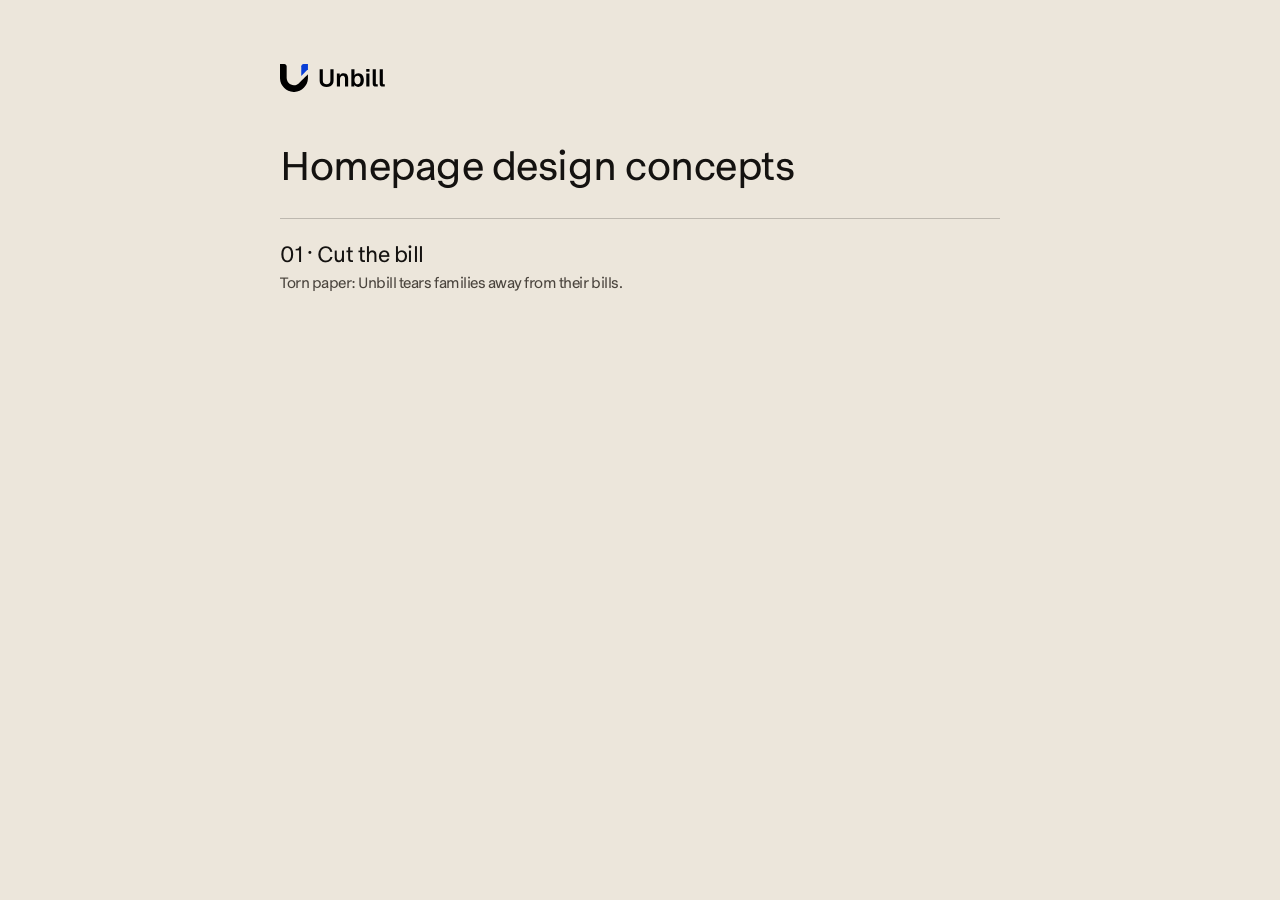
==== index.html @ 959508dd "Concept 01 (cut the bill): hero, audiences and flat-fee sections Torn-paper hero splitting a family " ====
<!doctype html>
<html lang="en">
<head>
  <meta charset="utf-8">
  <meta name="viewport" content="width=device-width, initial-scale=1">
  <title>Unbill — Design concepts</title>
  <style>
    @font-face { font-family: "Yetson Sans"; src: url("assets/fonts/YetsonSans-Regular.otf") format("opentype"); }
    body { margin: 0; padding: 64px 24px; font-family: "Yetson Sans", sans-serif; letter-spacing: -0.03em; background: #ECE6DB; color: #141210; }
    main { max-width: 720px; margin: 0 auto; }
    img { height: 28px; }
    h1 { font-weight: 400; font-size: 40px; margin: 40px 0 24px; }
    a { display: block; padding: 20px 0; border-top: 1px solid rgba(0,0,0,.2); color: inherit; text-decoration: none; font-size: 22px; }
    a:hover { color: #073DD6; }
    small { display: block; margin-top: 4px; font-size: 15px; color: #4A443D; }
  </style>
</head>
<body>
  <main>
    <img src="assets/logo-dark.svg" alt="Unbill">
    <h1>Homepage design concepts</h1>
    <a href="concepts/01-cut-the-bill/index.html">01 · Cut the bill<small>Torn paper: Unbill tears families away from their bills.</small></a>
  </main>
</body>
</html>
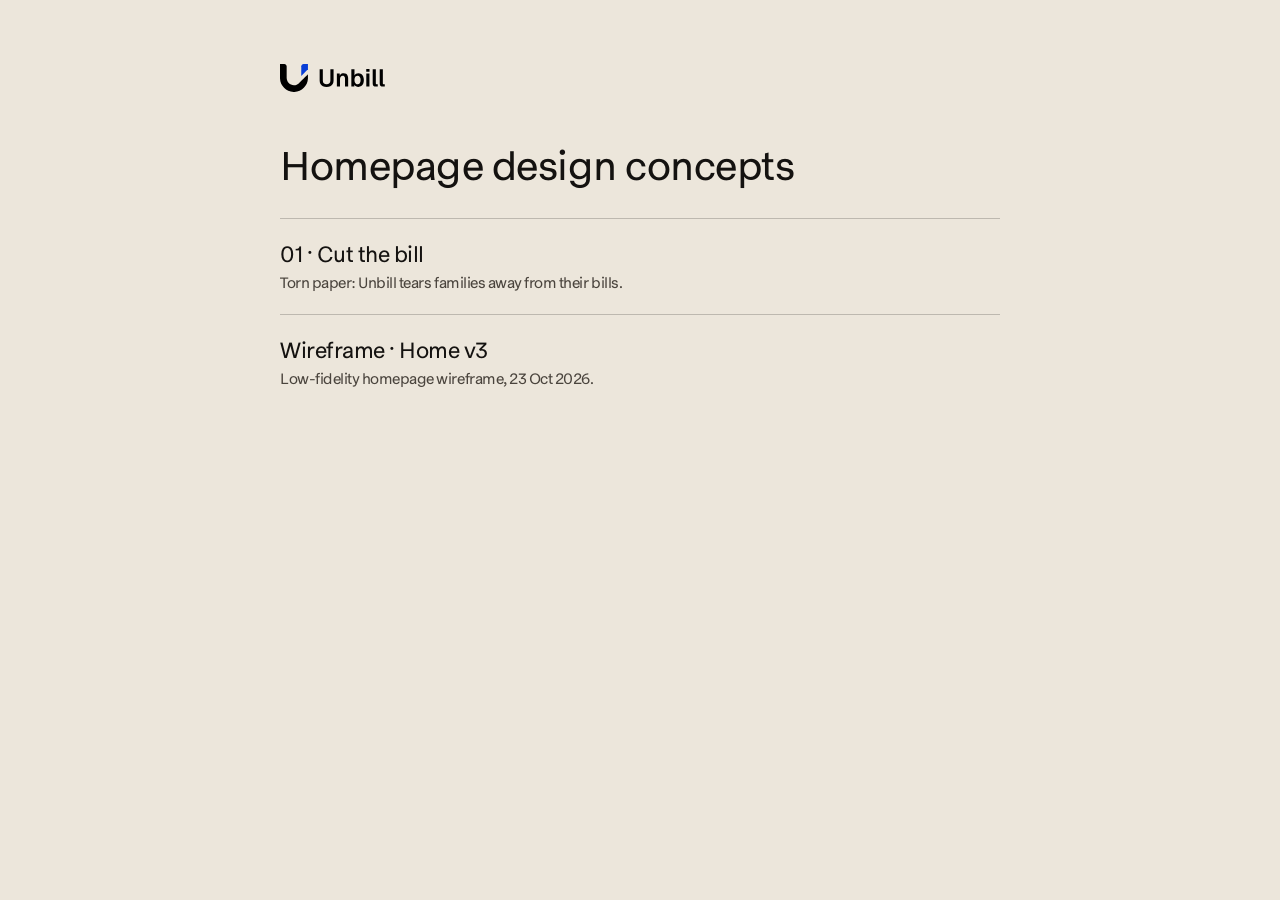
==== commit 6f1d742d: "Add Home wireframe v3 (23 Oct 2026) as a standalone page Reproduces the shared wireframe 1:1 under w" ====
--- a/index.html
+++ b/index.html
@@ -20,6 +20,7 @@
     <img src="assets/logo-dark.svg" alt="Unbill">
     <h1>Homepage design concepts</h1>
     <a href="concepts/01-cut-the-bill/index.html">01 · Cut the bill<small>Torn paper: Unbill tears families away from their bills.</small></a>
+    <a href="wireframes/home-v3/index.html">Wireframe · Home v3<small>Low-fidelity homepage wireframe, 23 Oct 2026.</small></a>
   </main>
 </body>
 </html>
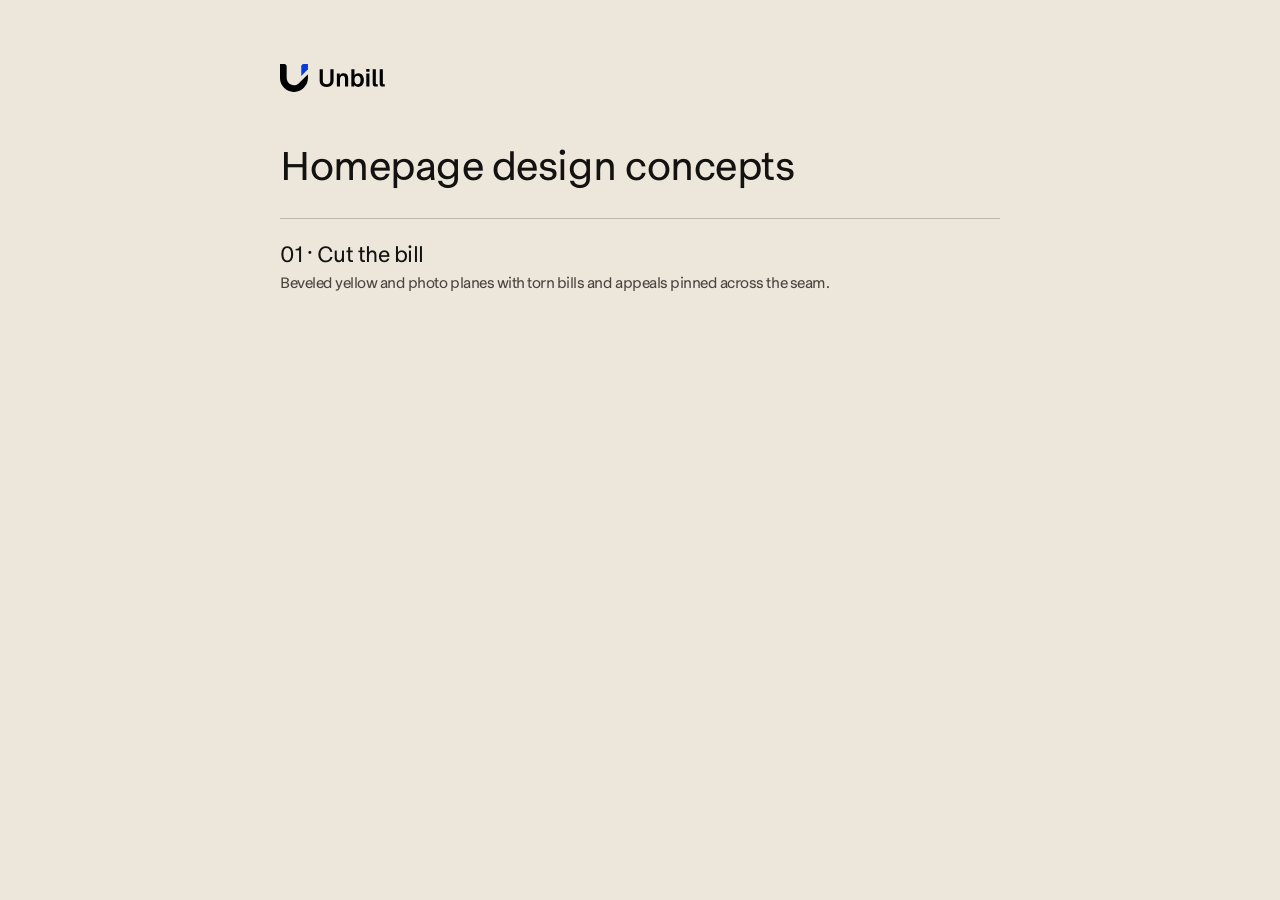
==== commit 0a848271: "Concept 01: direction #1 layout, ES Rebond Grotesque, light theme - Beveled tennis-yellow plane and " ====
--- a/index.html
+++ b/index.html
@@ -19,8 +19,7 @@
   <main>
     <img src="assets/logo-dark.svg" alt="Unbill">
     <h1>Homepage design concepts</h1>
-    <a href="concepts/01-cut-the-bill/index.html">01 · Cut the bill<small>Torn paper: Unbill tears families away from their bills.</small></a>
-    <a href="wireframes/home-v3/index.html">Wireframe · Home v3<small>Low-fidelity homepage wireframe, 23 Oct 2026.</small></a>
+    <a href="concepts/01-cut-the-bill/index.html">01 · Cut the bill<small>Beveled yellow and photo planes with torn bills and appeals pinned across the seam.</small></a>
   </main>
 </body>
 </html>
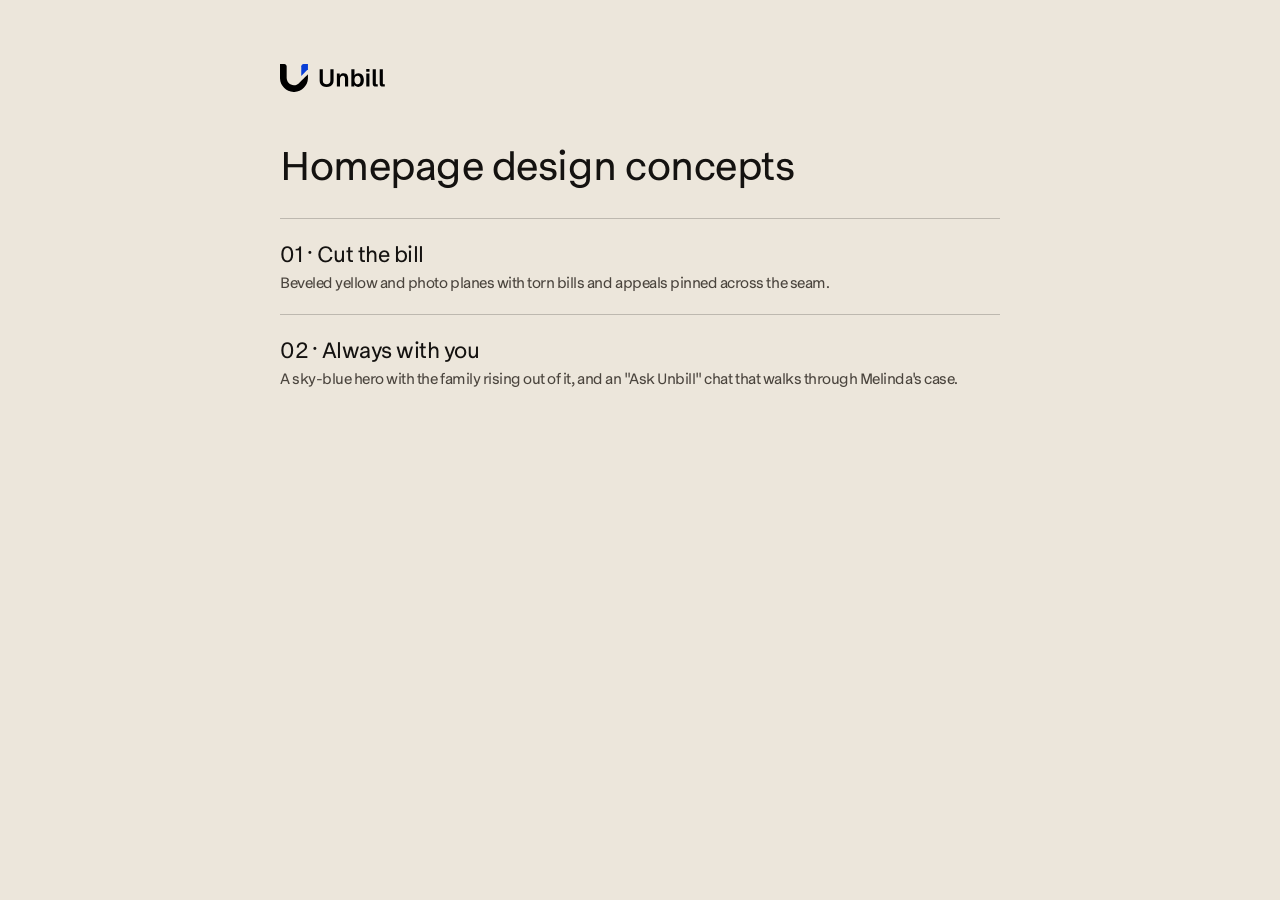
==== commit 73559c4b: "Concept 02 (always with you): new direction from the wireframe - Founding-member announcement bar wi" ====
--- a/index.html
+++ b/index.html
@@ -20,6 +20,7 @@
     <img src="assets/logo-dark.svg" alt="Unbill">
     <h1>Homepage design concepts</h1>
     <a href="concepts/01-cut-the-bill/index.html">01 · Cut the bill<small>Beveled yellow and photo planes with torn bills and appeals pinned across the seam.</small></a>
+    <a href="concepts/02-always-with-you/index.html">02 · Always with you<small>A sky-blue hero with the family rising out of it, and an "Ask Unbill" chat that walks through Melinda's case.</small></a>
   </main>
 </body>
 </html>
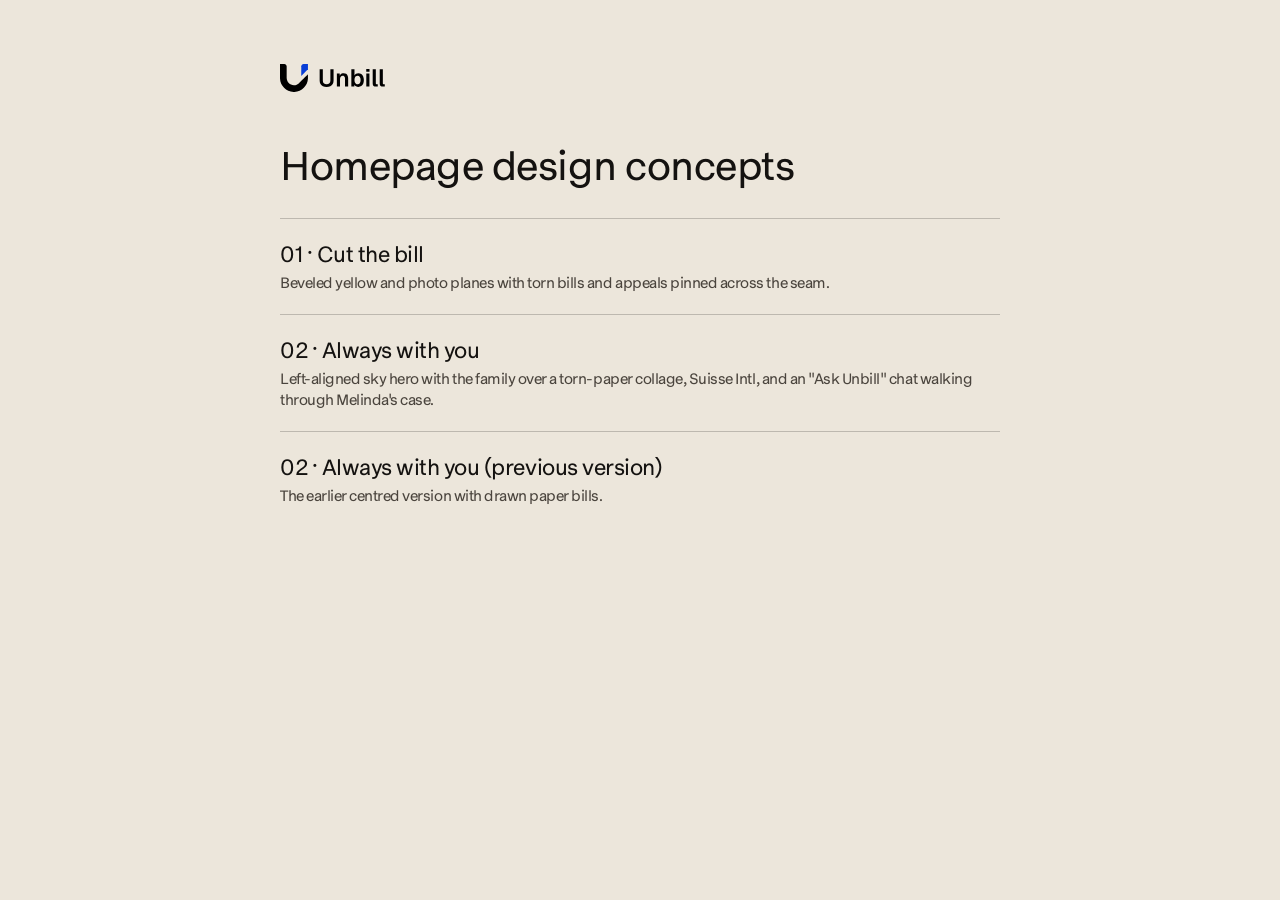
==== commit 9f1d45a0: "Concept 02: new direction from wireframe 2, Suisse Intl - Hero: left-aligned copy, Get started pill " ====
--- a/index.html
+++ b/index.html
@@ -20,7 +20,8 @@
     <img src="assets/logo-dark.svg" alt="Unbill">
     <h1>Homepage design concepts</h1>
     <a href="concepts/01-cut-the-bill/index.html">01 · Cut the bill<small>Beveled yellow and photo planes with torn bills and appeals pinned across the seam.</small></a>
-    <a href="concepts/02-always-with-you/index.html">02 · Always with you<small>A sky-blue hero with the family rising out of it, and an "Ask Unbill" chat that walks through Melinda's case.</small></a>
+    <a href="concepts/02-always-with-you/index.html">02 · Always with you<small>Left-aligned sky hero with the family over a torn-paper collage, Suisse Intl, and an "Ask Unbill" chat walking through Melinda's case.</small></a>
+    <a href="concepts/02-always-with-you-v1/index.html">02 · Always with you (previous version)<small>The earlier centred version with drawn paper bills.</small></a>
   </main>
 </body>
 </html>
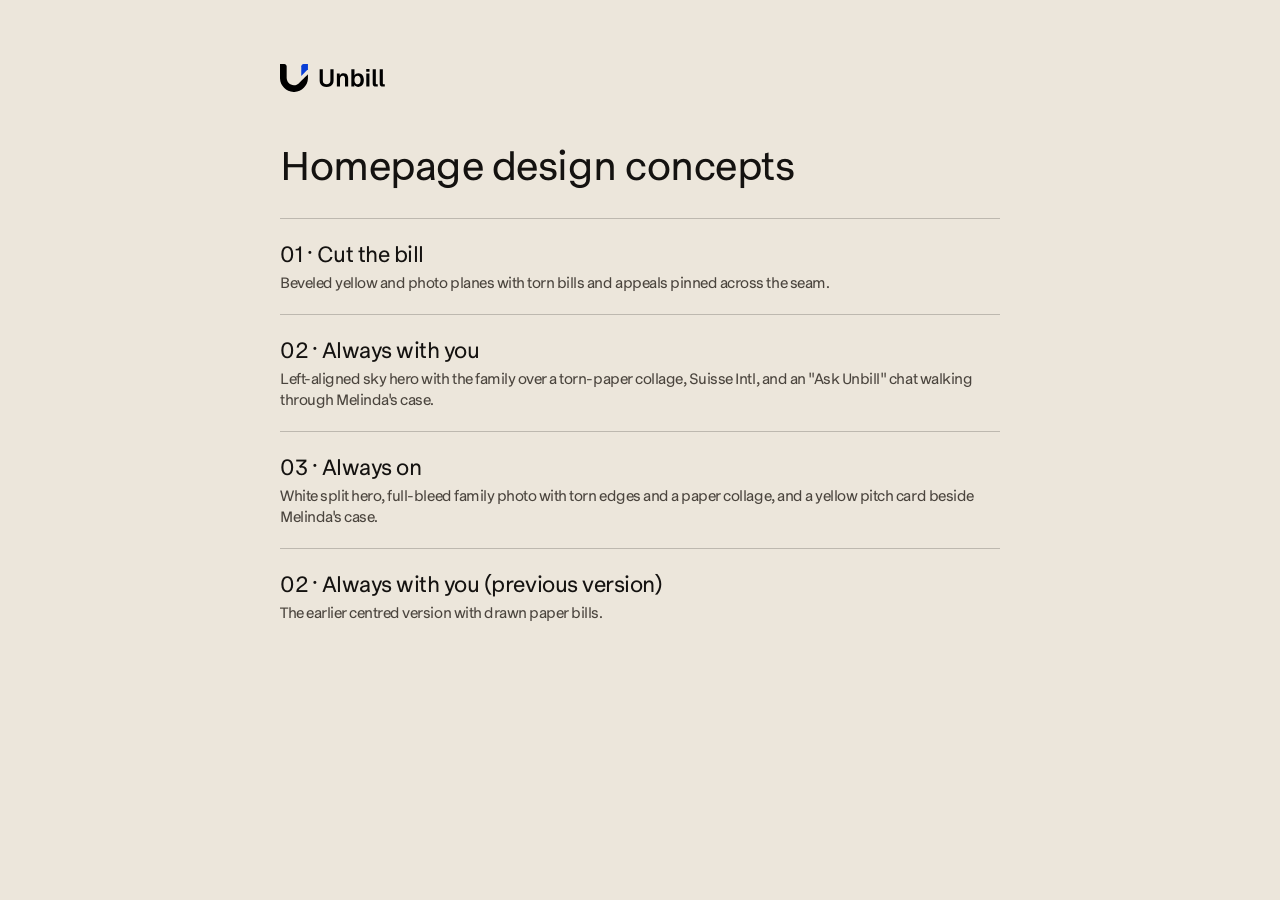
==== commit a4221a06: "Concept 03 (always on): new direction from wireframe 3 - White split hero: bold 'Your AI healthcare " ====
--- a/index.html
+++ b/index.html
@@ -21,6 +21,7 @@
     <h1>Homepage design concepts</h1>
     <a href="concepts/01-cut-the-bill/index.html">01 · Cut the bill<small>Beveled yellow and photo planes with torn bills and appeals pinned across the seam.</small></a>
     <a href="concepts/02-always-with-you/index.html">02 · Always with you<small>Left-aligned sky hero with the family over a torn-paper collage, Suisse Intl, and an "Ask Unbill" chat walking through Melinda's case.</small></a>
+    <a href="concepts/03-always-on/index.html">03 · Always on<small>White split hero, full-bleed family photo with torn edges and a paper collage, and a yellow pitch card beside Melinda's case.</small></a>
     <a href="concepts/02-always-with-you-v1/index.html">02 · Always with you (previous version)<small>The earlier centred version with drawn paper bills.</small></a>
   </main>
 </body>
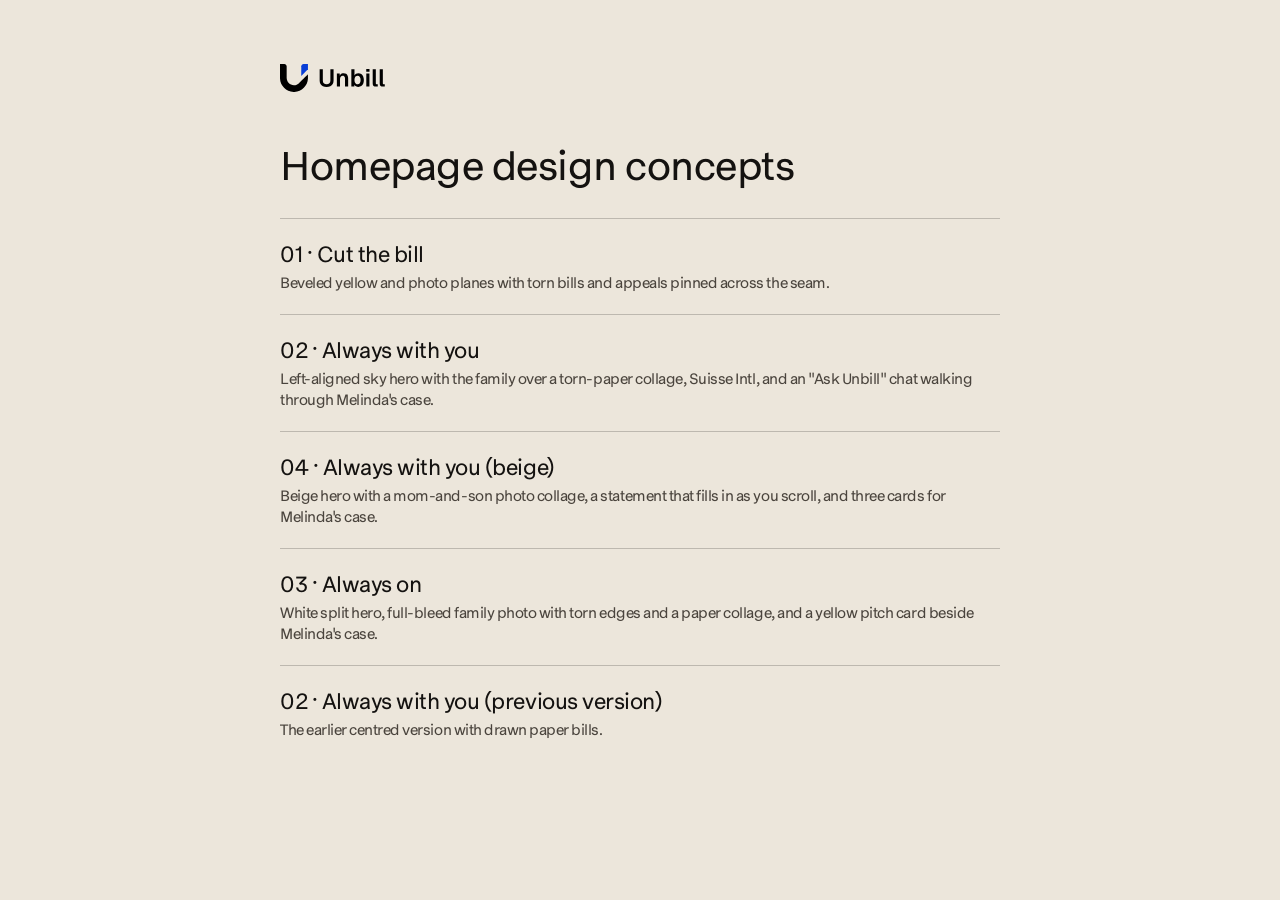
==== commit 0094ea26: "Concept 04 (always with you, beige): new direction from wireframe 4 - Blue founding-offer banner; na" ====
--- a/index.html
+++ b/index.html
@@ -21,6 +21,7 @@
     <h1>Homepage design concepts</h1>
     <a href="concepts/01-cut-the-bill/index.html">01 · Cut the bill<small>Beveled yellow and photo planes with torn bills and appeals pinned across the seam.</small></a>
     <a href="concepts/02-always-with-you/index.html">02 · Always with you<small>Left-aligned sky hero with the family over a torn-paper collage, Suisse Intl, and an "Ask Unbill" chat walking through Melinda's case.</small></a>
+    <a href="concepts/04-always-with-you-beige/index.html">04 · Always with you (beige)<small>Beige hero with a mom-and-son photo collage, a statement that fills in as you scroll, and three cards for Melinda's case.</small></a>
     <a href="concepts/03-always-on/index.html">03 · Always on<small>White split hero, full-bleed family photo with torn edges and a paper collage, and a yellow pitch card beside Melinda's case.</small></a>
     <a href="concepts/02-always-with-you-v1/index.html">02 · Always with you (previous version)<small>The earlier centred version with drawn paper bills.</small></a>
   </main>
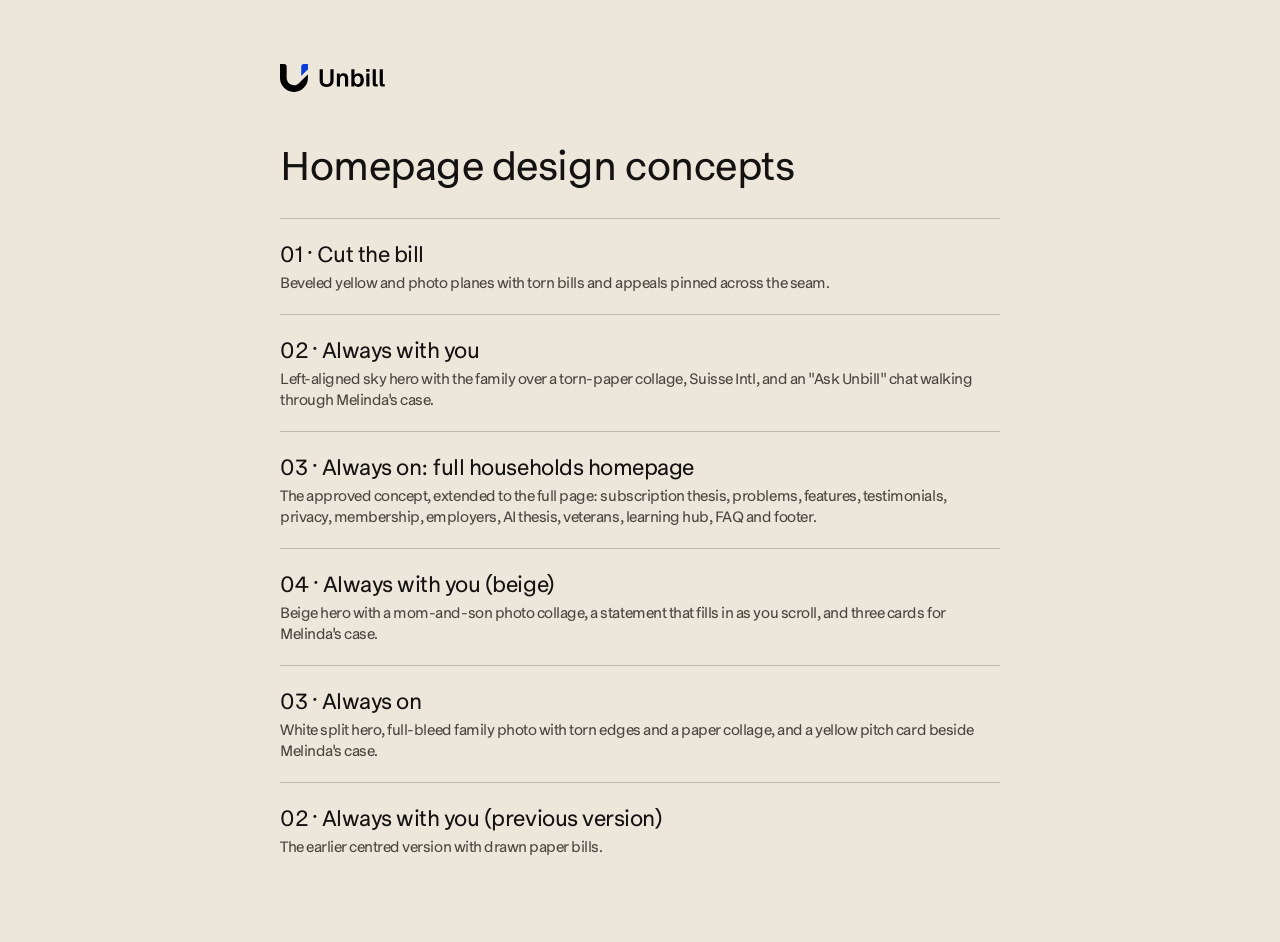
==== commit fc8ae6ed: "Concept 03: full households homepage in the approved style New page at concepts/03-always-on-full (t" ====
--- a/index.html
+++ b/index.html
@@ -21,6 +21,7 @@
     <h1>Homepage design concepts</h1>
     <a href="concepts/01-cut-the-bill/index.html">01 · Cut the bill<small>Beveled yellow and photo planes with torn bills and appeals pinned across the seam.</small></a>
     <a href="concepts/02-always-with-you/index.html">02 · Always with you<small>Left-aligned sky hero with the family over a torn-paper collage, Suisse Intl, and an "Ask Unbill" chat walking through Melinda's case.</small></a>
+    <a href="concepts/03-always-on-full/index.html">03 · Always on: full households homepage<small>The approved concept, extended to the full page: subscription thesis, problems, features, testimonials, privacy, membership, employers, AI thesis, veterans, learning hub, FAQ and footer.</small></a>
     <a href="concepts/04-always-with-you-beige/index.html">04 · Always with you (beige)<small>Beige hero with a mom-and-son photo collage, a statement that fills in as you scroll, and three cards for Melinda's case.</small></a>
     <a href="concepts/03-always-on/index.html">03 · Always on<small>White split hero, full-bleed family photo with torn edges and a paper collage, and a yellow pitch card beside Melinda's case.</small></a>
     <a href="concepts/02-always-with-you-v1/index.html">02 · Always with you (previous version)<small>The earlier centred version with drawn paper bills.</small></a>
